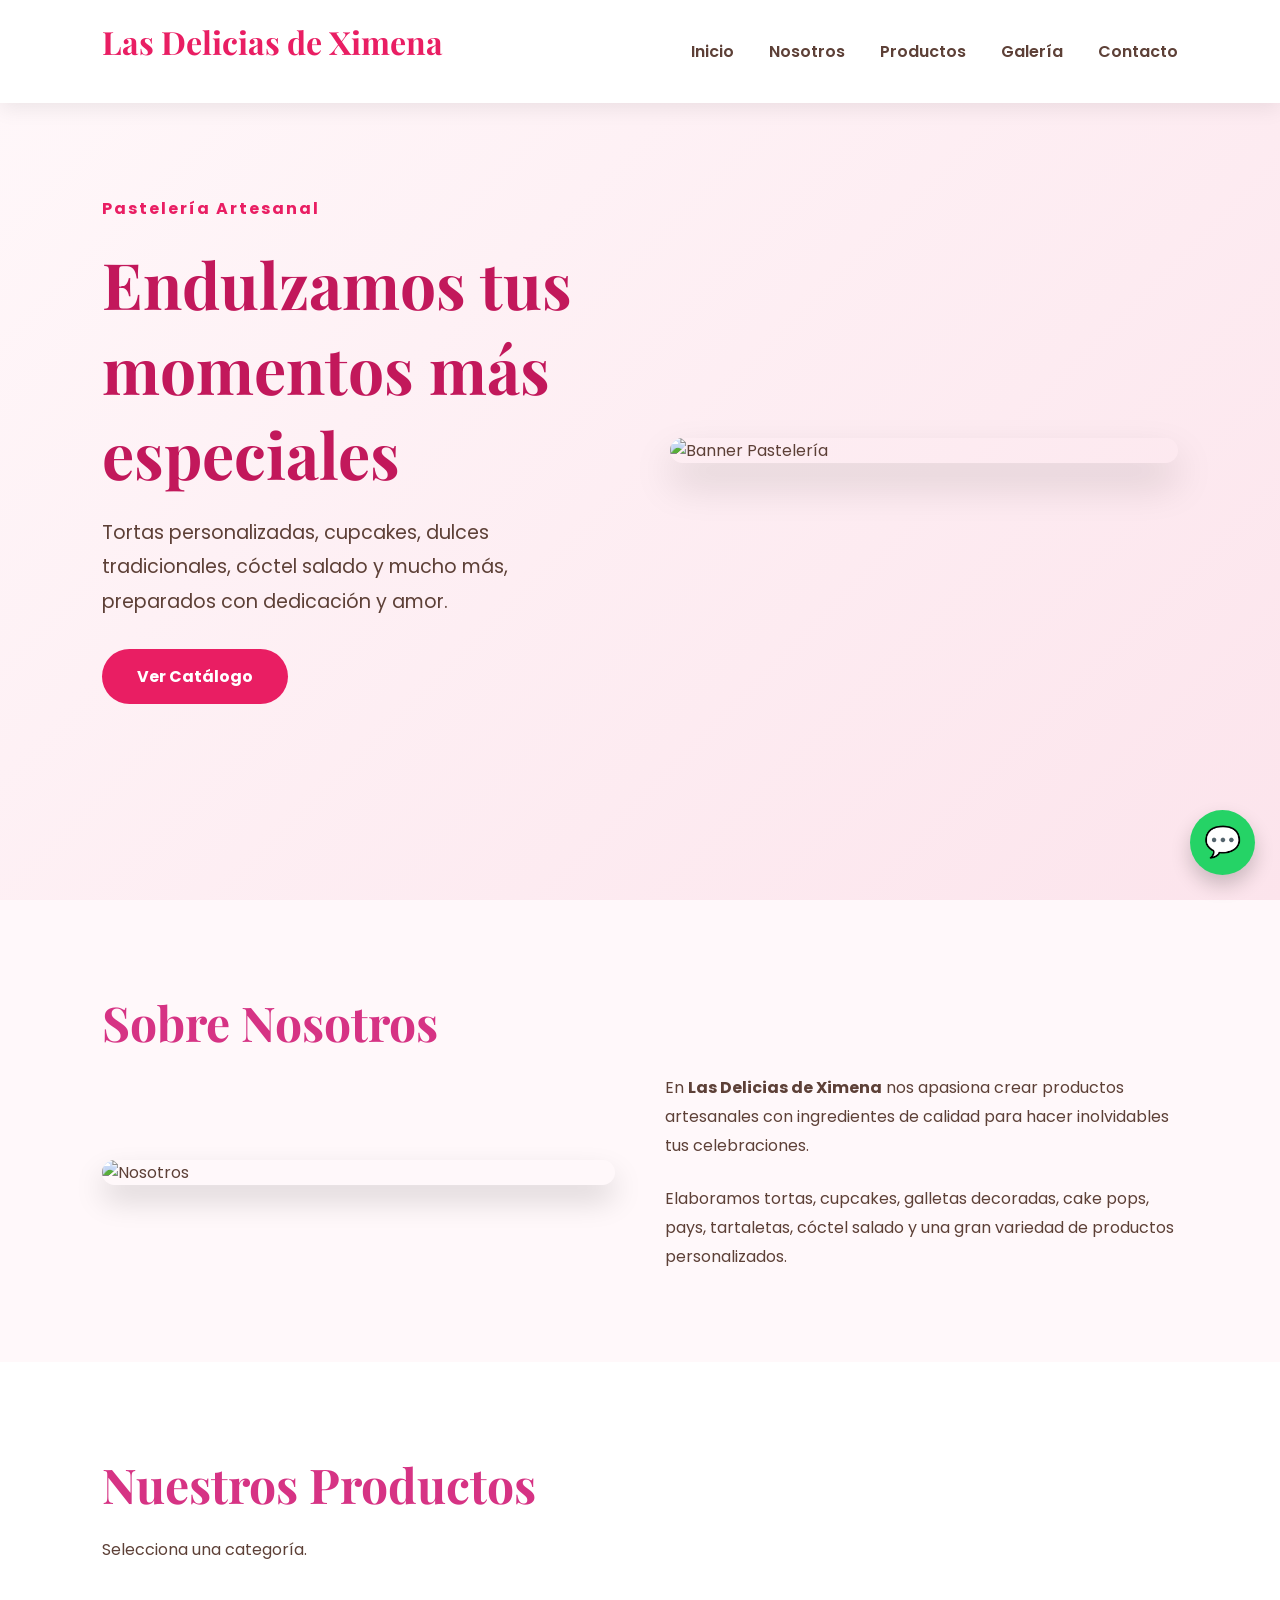
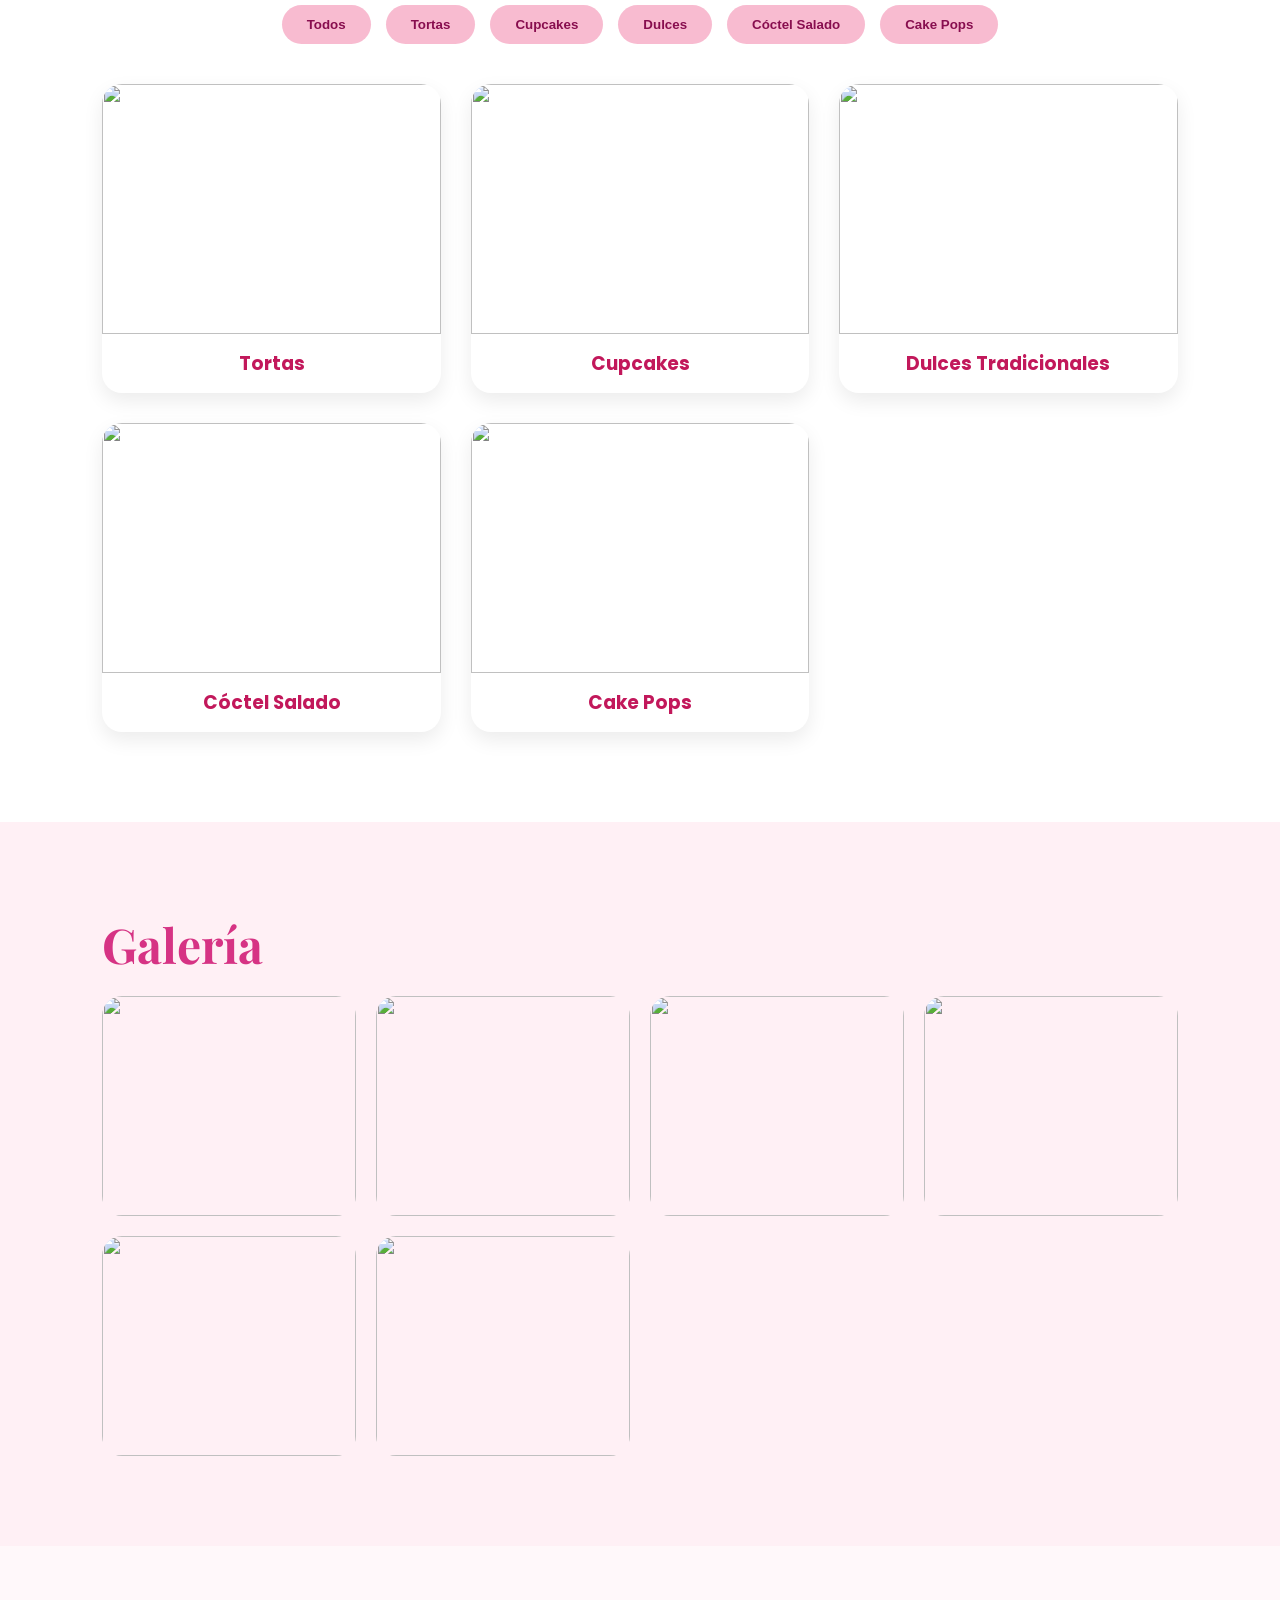
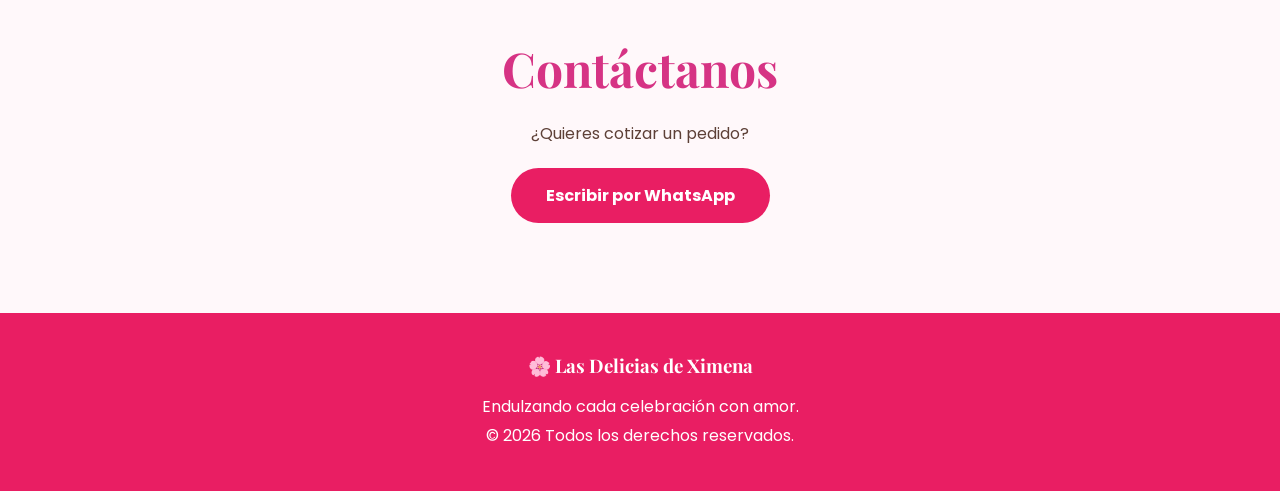
==== las delicias de ximena/index.html @ da4646b6 "Add files via upload" ====
<!DOCTYPE html>
<html lang="es">

<head>

    <meta charset="UTF-8">
    <meta name="viewport" content="width=device-width, initial-scale=1.0">

    <title>Las Delicias de Ximena</title>

    <meta name="description" content="Pastelería artesanal con tortas, cupcakes, dulces y cóctel para todo tipo de celebraciones.">

    <link rel="preconnect" href="https://fonts.googleapis.com">
    <link rel="preconnect" href="https://fonts.gstatic.com" crossorigin>

    <link href="https://fonts.googleapis.com/css2?family=Poppins:wght@300;400;500;600;700&family=Playfair+Display:wght@600;700;800&display=swap" rel="stylesheet">

    <link rel="stylesheet" href="style.css">

</head>

<body>

    <!-- ================= HEADER ================= -->

    <header>

        <div class="logo">

            <h2> Las Delicias de Ximena</h2>

        </div>

        <nav>

            <ul>

                <li><a href="#inicio">Inicio</a></li>

                <li><a href="#nosotros">Nosotros</a></li>

                <li><a href="#productos">Productos</a></li>

                <li><a href="#galeria">Galería</a></li>

                <li><a href="#contacto">Contacto</a></li>

            </ul>

        </nav>

    </header>

    <!-- ================= BANNER ================= -->

    <section class="hero" id="inicio">

        <div class="hero-text">

            <span>Pastelería Artesanal</span>

            <h1>

                Endulzamos tus momentos más especiales

            </h1>

            <p>

                Tortas personalizadas, cupcakes, dulces tradicionales,
                cóctel salado y mucho más, preparados con dedicación y amor.

            </p>

            <a href="#productos" class="btn">

                Ver Catálogo

            </a>

        </div>

        <div class="hero-img">

            <img src="images/banner.jpg" alt="Banner Pastelería">

        </div>

    </section>

    <!-- ================= SOBRE NOSOTROS ================= -->

    <section class="nosotros" id="nosotros">

        <div class="titulo">

            <h2>Sobre Nosotros</h2>

        </div>

        <div class="contenido-nosotros">

            <div>

                <img src="images/nosotros.jpg" alt="Nosotros">

            </div>

            <div>

                <p>

                    En <strong>Las Delicias de Ximena</strong> nos apasiona crear
                    productos artesanales con ingredientes de calidad para hacer
                    inolvidables tus celebraciones.

                </p>

                <br>

                <p>

                    Elaboramos tortas, cupcakes, galletas decoradas,
                    cake pops, pays, tartaletas, cóctel salado y una gran
                    variedad de productos personalizados.

                </p>

            </div>

        </div>

    </section>

    <!-- ================= PRODUCTOS ================= -->

    <section class="productos" id="productos">

        <div class="titulo">

            <h2>Nuestros Productos</h2>

            <p>

                Selecciona una categoría.

            </p>

        </div>

        <div class="filtros">

            <button class="activo" data-filter="all">Todos</button>

            <button data-filter="tortas">Tortas</button>

            <button data-filter="cupcakes">Cupcakes</button>

            <button data-filter="dulces">Dulces</button>

            <button data-filter="salados">Cóctel Salado</button>

            <button data-filter="cakepops">Cake Pops</button>

        </div>

        <div class="contenedor-productos">

            <div class="card tortas">

                <img src="images/torta.jpg">

                <h3>Tortas</h3>

            </div>

            <div class="card cupcakes">

                <img src="images/cupcakes.jpg">

                <h3>Cupcakes</h3>

            </div>

            <div class="card dulces">

                <img src="images/dulces.jpg">

                <h3>Dulces Tradicionales</h3>

            </div>

            <div class="card salados">

                <img src="images/salados.jpg">

                <h3>Cóctel Salado</h3>

            </div>

            <div class="card cakepops">

                <img src="images/cakepops.jpg">

                <h3>Cake Pops</h3>

            </div>

        </div>

    </section>

    <!-- ================= GALERÍA ================= -->

    <section class="galeria" id="galeria">

        <div class="titulo">

            <h2>Galería</h2>

        </div>

        <div class="contenedor-galeria">

            <img src="images/img1.jpg">

            <img src="images/img2.jpg">

            <img src="images/img3.jpg">

            <img src="images/img4.jpg">

            <img src="images/img5.jpg">

            <img src="images/img6.jpg">

        </div>

    </section>

    <!-- ================= CONTACTO ================= -->

    <section class="contacto" id="contacto">

        <h2>Contáctanos</h2>

        <p>

            ¿Quieres cotizar un pedido?

        </p>

        <a href="https://wa.me/56900000000" class="btn">

            Escribir por WhatsApp

        </a>

    </section>

    <!-- ================= FOOTER ================= -->

    <footer>

        <h3>

            🌸 Las Delicias de Ximena

        </h3>

        <p>

            Endulzando cada celebración con amor.

        </p>

        <p>

            © 2026 Todos los derechos reservados.

        </p>

    </footer>

    <!-- Botón flotante -->

    <a href="https://wa.me/56900000000" class="whatsapp">

        💬

    </a>

    <script src="script.js"></script>

</body>

</html>
---- las delicias de ximena/style.css ----
/*=============================
      CONFIGURACIÓN GENERAL
=============================*/

*{
    margin:0;
    padding:0;
    box-sizing:border-box;
    scroll-behavior:smooth;
}

body{

    font-family:'Poppins',sans-serif;
    background:#FFF8FA;
    color:#5D4037;
    overflow-x:hidden;

}

img{

    max-width:100%;
    display:block;

}

section{

    padding:90px 8%;

}

h2{

    font-family:'Playfair Display',serif;
    font-size:3rem;
    color:#D63384;
    margin-bottom:20px;

}

p{

    line-height:1.8;

}

/*=============================
           HEADER
=============================*/

header{

    position:fixed;
    top:0;
    width:100%;
    background:white;
    padding:20px 8%;
    display:flex;
    justify-content:space-between;
    align-items:center;
    box-shadow:0 5px 20px rgba(0,0,0,.08);
    z-index:999;

}

.logo h2{

    color:#E91E63;
    font-size:2rem;

}

nav ul{

    display:flex;
    list-style:none;
    gap:35px;

}

nav a{

    text-decoration:none;
    color:#5D4037;
    font-weight:600;
    transition:.3s;

}

nav a:hover{

    color:#E91E63;

}

/*=============================
          HERO
=============================*/

.hero{

    min-height:100vh;

    display:flex;

    align-items:center;

    justify-content:space-between;

    gap:60px;

    background:linear-gradient(135deg,#FFF8FA,#FCE4EC);

}

.hero-text{

    flex:1;

}

.hero-text span{

    color:#E91E63;

    font-weight:bold;

    letter-spacing:2px;

}

.hero-text h1{

    font-size:4rem;

    font-family:'Playfair Display',serif;

    margin:20px 0;

    color:#C2185B;

}

.hero-text p{

    font-size:1.2rem;

    margin-bottom:30px;

}

.hero-img{

    flex:1;

}

.hero-img img{

    border-radius:30px;

    box-shadow:0 20px 40px rgba(0,0,0,.15);

}

.btn{

    display:inline-block;

    background:#E91E63;

    color:white;

    padding:15px 35px;

    border-radius:50px;

    text-decoration:none;

    font-weight:bold;

    transition:.3s;

}

.btn:hover{

    background:#C2185B;

    transform:translateY(-5px);

}

/*=============================
      SOBRE NOSOTROS
=============================*/

.contenido-nosotros{

    display:grid;

    grid-template-columns:1fr 1fr;

    gap:50px;

    align-items:center;

}

.contenido-nosotros img{

    border-radius:25px;

    box-shadow:0 15px 30px rgba(0,0,0,.15);

}

/*=============================
         PRODUCTOS
=============================*/

.productos{

    background:white;

}

.filtros{

    display:flex;

    justify-content:center;

    flex-wrap:wrap;

    gap:15px;

    margin:40px 0;

}

.filtros button{

    border:none;

    background:#F8BBD0;

    color:#880E4F;

    padding:12px 25px;

    border-radius:30px;

    cursor:pointer;

    transition:.3s;

    font-weight:bold;

}

.filtros button:hover{

    background:#E91E63;

    color:white;

}

.contenedor-productos{

    display:grid;

    grid-template-columns:repeat(auto-fit,minmax(260px,1fr));

    gap:30px;

}

.card{

    background:#fff;

    border-radius:20px;

    overflow:hidden;

    box-shadow:0 8px 20px rgba(0,0,0,.08);

    transition:.4s;

}

.card:hover{

    transform:translateY(-10px);

}

.card img{

    height:250px;

    width:100%;

    object-fit:cover;

}

.card h3{

    text-align:center;

    padding:15px;

    color:#C2185B;

}

.card p{

    padding:0 15px 20px;

    text-align:center;

}

/*=============================
          GALERÍA
=============================*/

.galeria{

    background:#FFF0F5;

}

.contenedor-galeria{

    display:grid;

    grid-template-columns:repeat(auto-fit,minmax(220px,1fr));

    gap:20px;

}

.contenedor-galeria img{

    border-radius:20px;

    height:220px;

    width:100%;

    object-fit:cover;

    transition:.4s;

}

.contenedor-galeria img:hover{

    transform:scale(1.05);

}

/*=============================
          CONTACTO
=============================*/

.contacto{

    text-align:center;

}

.contacto p{

    margin:20px 0;

}

/*=============================
           FOOTER
=============================*/

footer{

    background:#E91E63;

    color:white;

    text-align:center;

    padding:40px 20px;

}

footer h3{

    font-family:'Playfair Display',serif;

    margin-bottom:15px;

}

/*=============================
         WHATSAPP
=============================*/

.whatsapp{

    position:fixed;

    right:25px;

    bottom:25px;

    width:65px;

    height:65px;

    background:#25D366;

    border-radius:50%;

    display:flex;

    justify-content:center;

    align-items:center;

    text-decoration:none;

    color:white;

    font-size:30px;

    box-shadow:0 10px 20px rgba(0,0,0,.2);

    transition:.3s;

}

.whatsapp:hover{

    transform:scale(1.1);

}

/*=============================
        RESPONSIVE
=============================*/

@media(max-width:900px){

header{

    flex-direction:column;

    gap:15px;

}

nav ul{

    flex-wrap:wrap;

    justify-content:center;

}

.hero{

    flex-direction:column;

    text-align:center;

    padding-top:150px;

}

.hero-text h1{

    font-size:2.8rem;

}

.contenido-nosotros{

    grid-template-columns:1fr;

}

}
/*=============================
      ANIMACIÓN DE SECCIONES
=============================*/

section{

opacity:0;

transform:translateY(60px);

transition:1s;

}

section.mostrar{

opacity:1;

transform:translateY(0);

}

/*=============================
      BOTÓN VOLVER ARRIBA
=============================*/

#btnTop{

position:fixed;

bottom:100px;

right:25px;

width:55px;

height:55px;

border:none;

border-radius:50%;

background:#E91E63;

color:white;

font-size:24px;

cursor:pointer;

display:none;

box-shadow:0 5px 15px rgba(0,0,0,.2);

transition:.3s;

z-index:999;

}

#btnTop:hover{

transform:scale(1.1);

}

/*=============================
      MENÚ CELULAR
=============================*/

#menuBtn{

display:none;

font-size:35px;

cursor:pointer;

color:#E91E63;

}

@media(max-width:768px){

#menuBtn{

display:block;

}

nav ul{

display:none;

flex-direction:column;

width:100%;

margin-top:15px;

text-align:center;

}

nav ul.mostrarMenu{

display:flex;

}

}
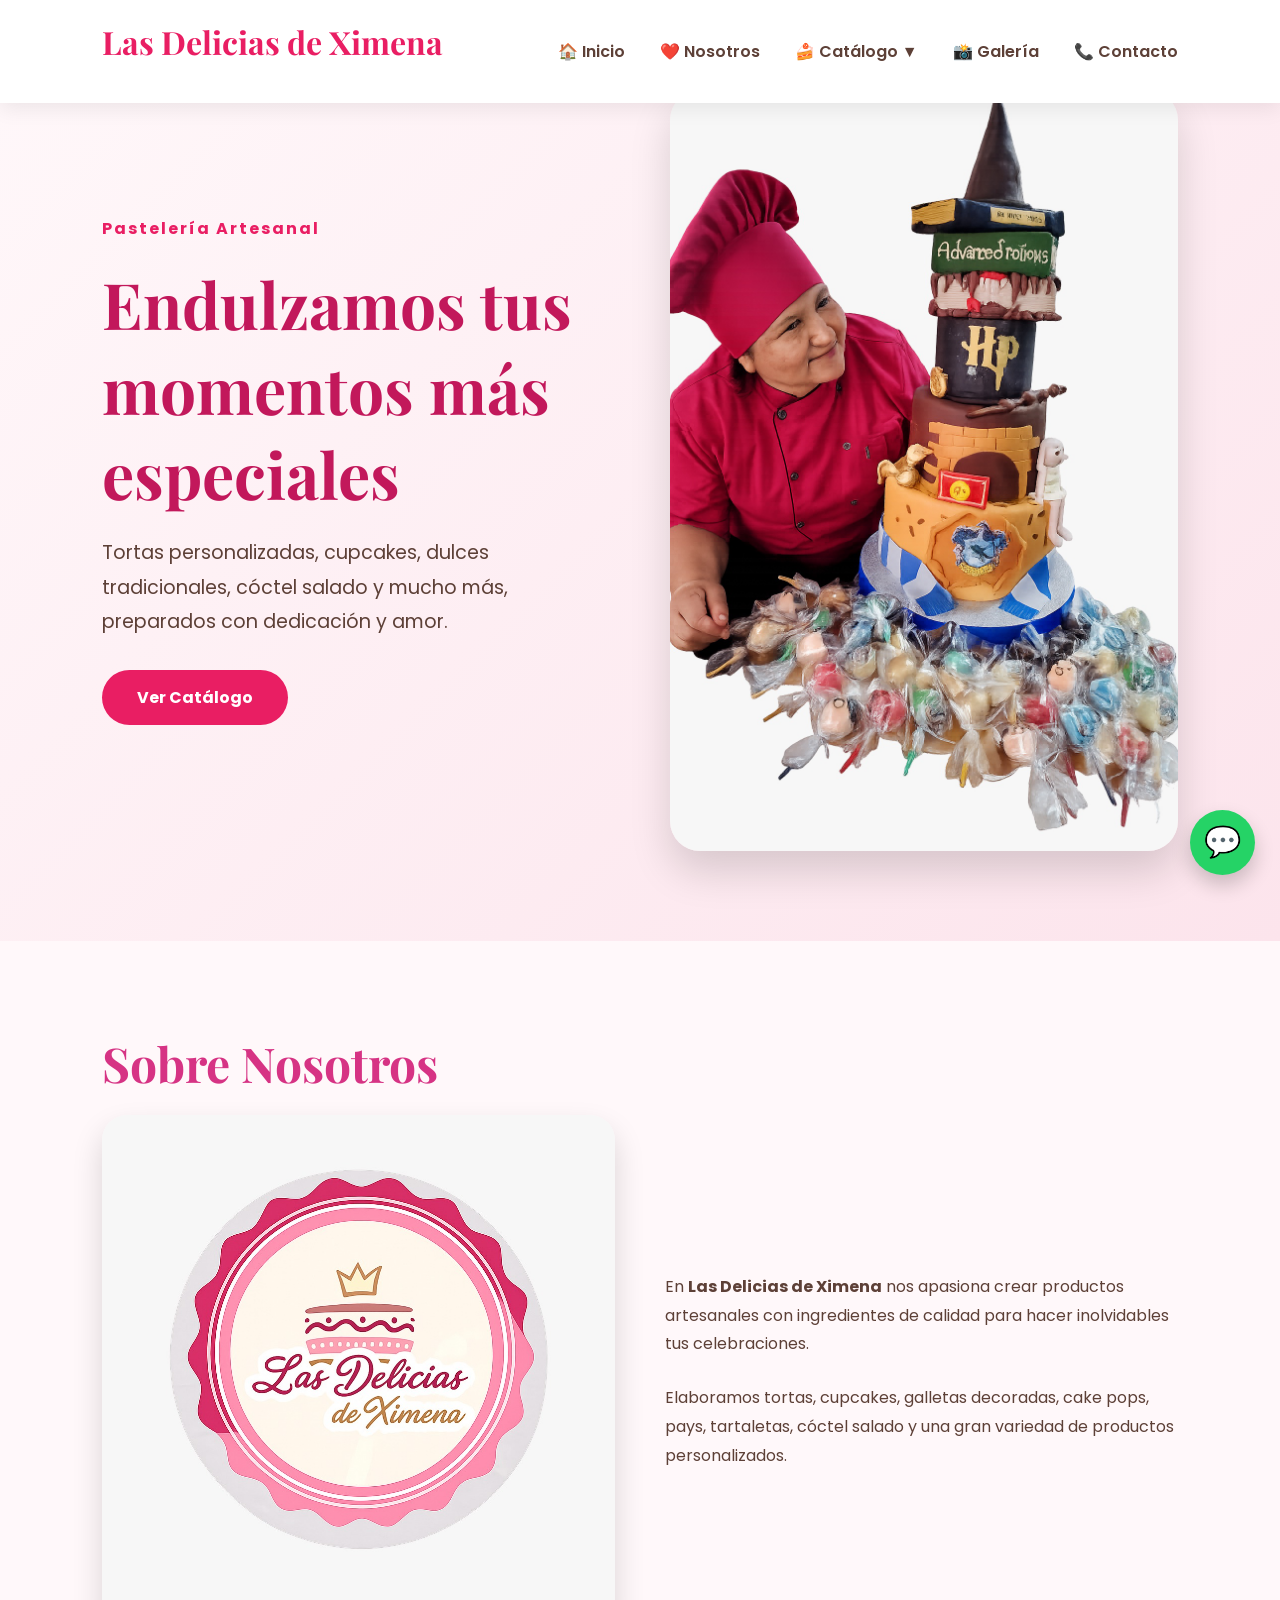
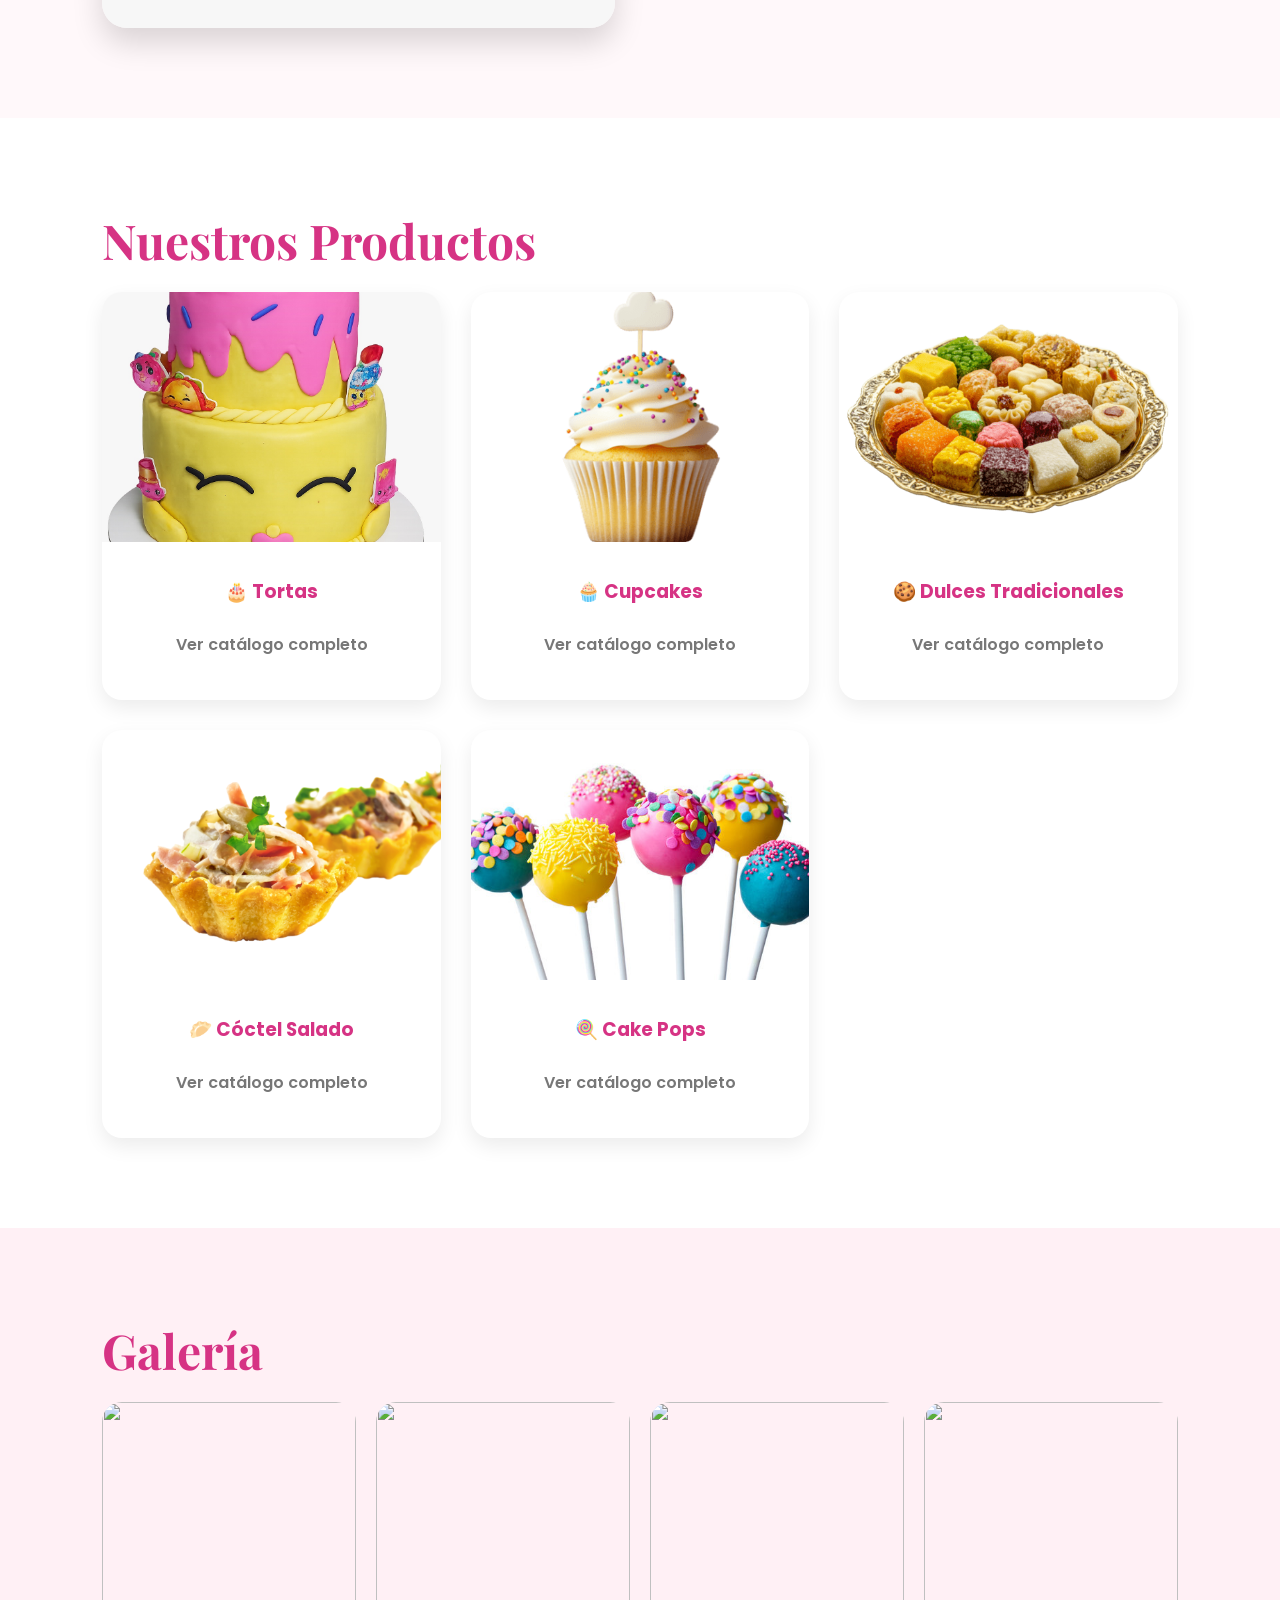
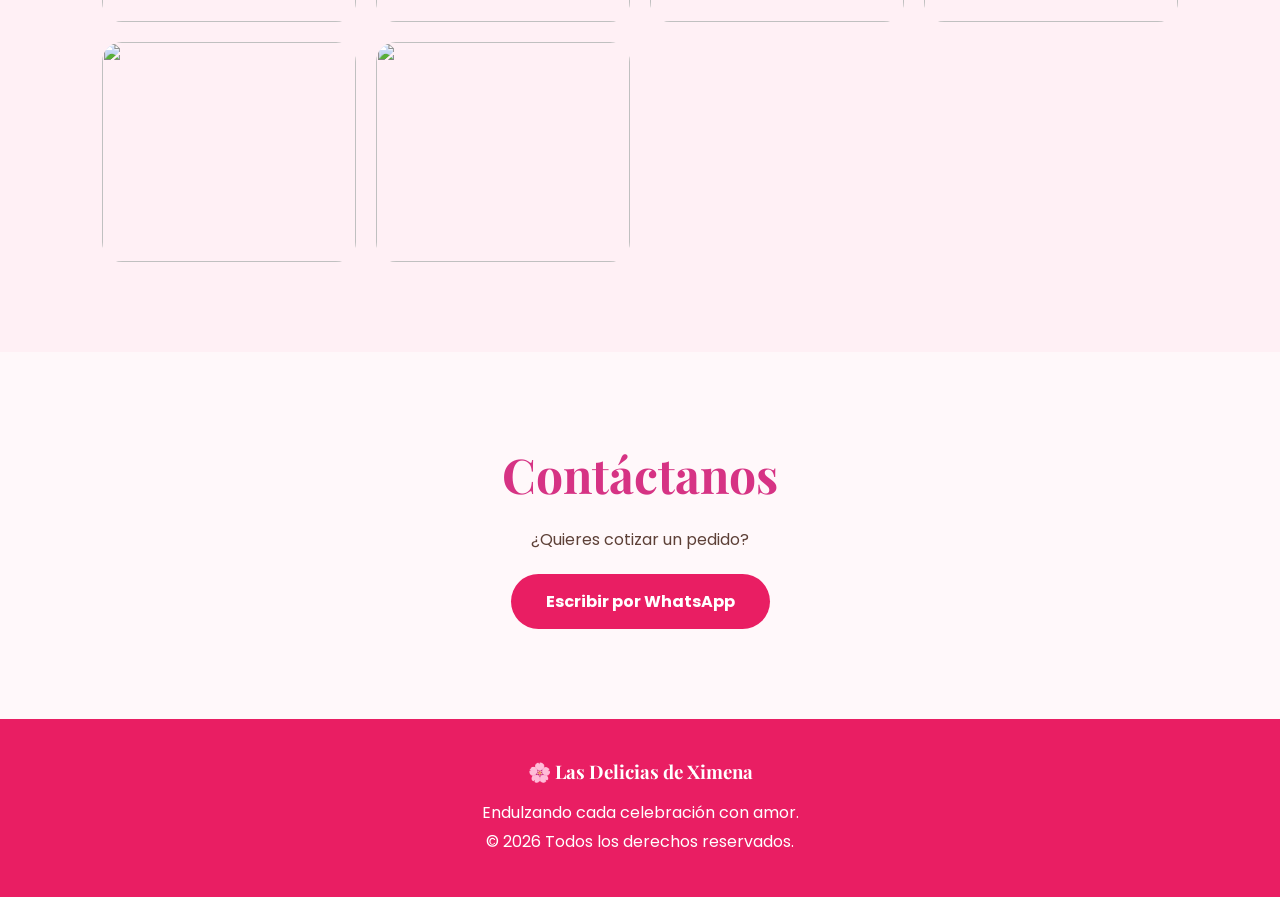
==== commit 30424bf3: "Add files via upload" ====
--- a/las delicias de ximena/index.html
+++ b/las delicias de ximena/index.html
@@ -31,23 +31,58 @@
 
         </div>
 
+
         <nav>
 
             <ul>
 
-                <li><a href="#inicio">Inicio</a></li>
-
-                <li><a href="#nosotros">Nosotros</a></li>
-
-                <li><a href="#productos">Productos</a></li>
-
-                <li><a href="#galeria">Galería</a></li>
-
-                <li><a href="#contacto">Contacto</a></li>
+                <li>
+                    <a href="#inicio">🏠 Inicio</a>
+                </li>
+
+                <li>
+                    <a href="#nosotros">❤️ Nosotros</a>
+                </li>
+
+                <li class="dropdown">
+
+                    <a href="#">🍰 Catálogo ▼</a>
+
+                    <ul class="submenu">
+
+                        <li><a href="tortas.html">🎂 Tortas</a></li>
+
+                        <li><a href="cupcakes.html">🧁 Cupcakes</a></li>
+
+                        <li><a href="cakepops.html">🍭 Cake Pops</a></li>
+
+                        <li><a href="dulces.html">🍪 Dulces Tradicionales</a></li>
+
+                        <li><a href="coctel.html">🥟 Cóctel Salado</a></li>
+
+                        <li><a href="sandwiches.html">🥪 Sandwiches</a></li>
+
+                        <li><a href="pays.html">🥧 Pays y Tartaletas</a></li>
+
+                        <li><a href="cakesicles.html">🍫 Cakesicles</a></li>
+
+                    </ul>
+
+                </li>
+
+                <li>
+                    <a href="#galeria">📸 Galería</a>
+                </li>
+
+                <li>
+                    <a href="#contacto">📞 Contacto</a>
+                </li>
 
             </ul>
 
         </nav>
+
+
 
     </header>
 
@@ -82,7 +117,7 @@
 
         <div class="hero-img">
 
-            <img src="images/banner.jpg" alt="Banner Pastelería">
+            <img src="images/icons/Banner.jpeg" alt="Banner Pastelería">
 
         </div>
 
@@ -102,7 +137,7 @@
 
             <div>
 
-                <img src="images/nosotros.jpg" alt="Nosotros">
+                <img src="images/icons/logo.jpeg" alt="Nosotros">
 
             </div>
 
@@ -140,70 +175,67 @@
 
             <h2>Nuestros Productos</h2>
 
-            <p>
-
-                Selecciona una categoría.
-
-            </p>
-
-        </div>
-
-        <div class="filtros">
-
-            <button class="activo" data-filter="all">Todos</button>
-
-            <button data-filter="tortas">Tortas</button>
-
-            <button data-filter="cupcakes">Cupcakes</button>
-
-            <button data-filter="dulces">Dulces</button>
-
-            <button data-filter="salados">Cóctel Salado</button>
-
-            <button data-filter="cakepops">Cake Pops</button>
-
-        </div>
+
+
+        </div>
+
+<!---------- PRODUCTOS ---------------->
 
         <div class="contenedor-productos">
 
+            <!-- TARJETA TORTAS -->
             <div class="card tortas">
-
-                <img src="images/torta.jpg">
-
-                <h3>Tortas</h3>
-
-            </div>
-
+                <a href="tortas.html">
+                    <img src="images/tortas/tortaaa.png" alt="Tortas">
+                    <div class="info">
+                        <h3>🎂 Tortas</h3>
+                        <p>Ver catálogo completo</p>
+                    </div>
+                </a>
+            </div>
+
+            <!-- TARJETA CUPCAKES -->
             <div class="card cupcakes">
-
-                <img src="images/cupcakes.jpg">
-
-                <h3>Cupcakes</h3>
-
-            </div>
-
+                <a href="cupcakes.html">
+                    <img src="images/Cupcakes/Crema de colores.png" alt="Cupcakes">
+                    <div class="info">
+                        <h3>🧁 Cupcakes</h3>
+                        <p>Ver catálogo completo</p>
+                    </div>
+                </a>
+            </div>
+
+            <!-- TARJETA DULCES -->
             <div class="card dulces">
-
-                <img src="images/dulces.jpg">
-
-                <h3>Dulces Tradicionales</h3>
-
-            </div>
-
+                <a href="dulces.html">
+                    <img src="images/Dulces Tradicionales/dulce4.png" alt="Dulces Tradicionales">
+                    <div class="info">
+                        <h3>🍪 Dulces Tradicionales</h3>
+                        <p>Ver catálogo completo</p>
+                    </div>
+                </a>
+            </div>
+
+            <!-- TARJETA CÓCTEL SALADO -->
             <div class="card salados">
-
-                <img src="images/salados.jpg">
-
-                <h3>Cóctel Salado</h3>
-
-            </div>
-
+                <a href="coctel.html">
+                    <img src="images/Coctel Salado/Tartaletas saladas.png" alt="Cóctel Salado">
+                    <div class="info">
+                        <h3>🥟 Cóctel Salado</h3>
+                        <p>Ver catálogo completo</p>
+                    </div>
+                </a>
+            </div>
+
+            <!-- TARJETA CAKE POPS -->
             <div class="card cakepops">
-
-                <img src="images/cakepops.jpg">
-
-                <h3>Cake Pops</h3>
-
+                <a href="cakepops.html">
+                    <img src="images/Cake Pops/poppi1.jpg" alt="Cake Pops">
+                    <div class="info">
+                        <h3>🍭 Cake Pops</h3>
+                        <p>Ver catálogo completo</p>
+                    </div>
+                </a>
             </div>
 
         </div>
@@ -250,7 +282,7 @@
 
         </p>
 
-        <a href="https://wa.me/56900000000" class="btn">
+        <a href="https://wa.me/922351002" class="btn">
 
             Escribir por WhatsApp
 
@@ -284,7 +316,7 @@
 
     <!-- Botón flotante -->
 
-    <a href="https://wa.me/56900000000" class="whatsapp">
+    <a href="https://wa.me/922351002" class="whatsapp">
 
         💬
 
--- a/las delicias de ximena/style.css
+++ b/las delicias de ximena/style.css
@@ -606,4 +606,111 @@
 
 }
 
+}
+.card a{
+    display:block;
+    text-decoration:none;
+    color:inherit;
+    height:100%;
+}
+
+.card a:hover{
+    color:inherit;
+}
+
+.card{
+    cursor:pointer;
+    transition:0.4s;
+}
+
+.card:hover{
+    transform:translateY(-10px);
+    box-shadow:0 15px 30px rgba(0,0,0,0.15);
+}
+
+.card img{
+    width:100%;
+    height:250px;
+    object-fit:cover;
+}
+
+.info{
+    padding:20px;
+    text-align:center;
+}
+
+.info h3{
+    color:#D63384;
+    margin-bottom:10px;
+}
+
+.info p{
+    color:#777;
+    font-weight:600;
+}
+
+/* ================= MENU DESPLEGABLE ================= */
+
+.dropdown{
+
+position:relative;
+
+}
+
+.submenu{
+
+display:none;
+
+position:absolute;
+
+top:100%;
+
+left:0;
+
+background:#fff;
+
+min-width:250px;
+
+border-radius:15px;
+
+box-shadow:0 10px 20px rgba(0,0,0,.15);
+
+padding:10px 0;
+
+z-index:999;
+
+}
+
+.submenu li{
+
+list-style:none;
+
+}
+
+.submenu li a{
+
+display:block;
+
+padding:12px 20px;
+
+color:#5D4037;
+
+text-decoration:none;
+
+transition:.3s;
+
+}
+
+.submenu li a:hover{
+
+background:#FCE4EC;
+
+color:#E91E63;
+
+}
+
+.dropdown:hover .submenu{
+
+display:block;
+
 }
